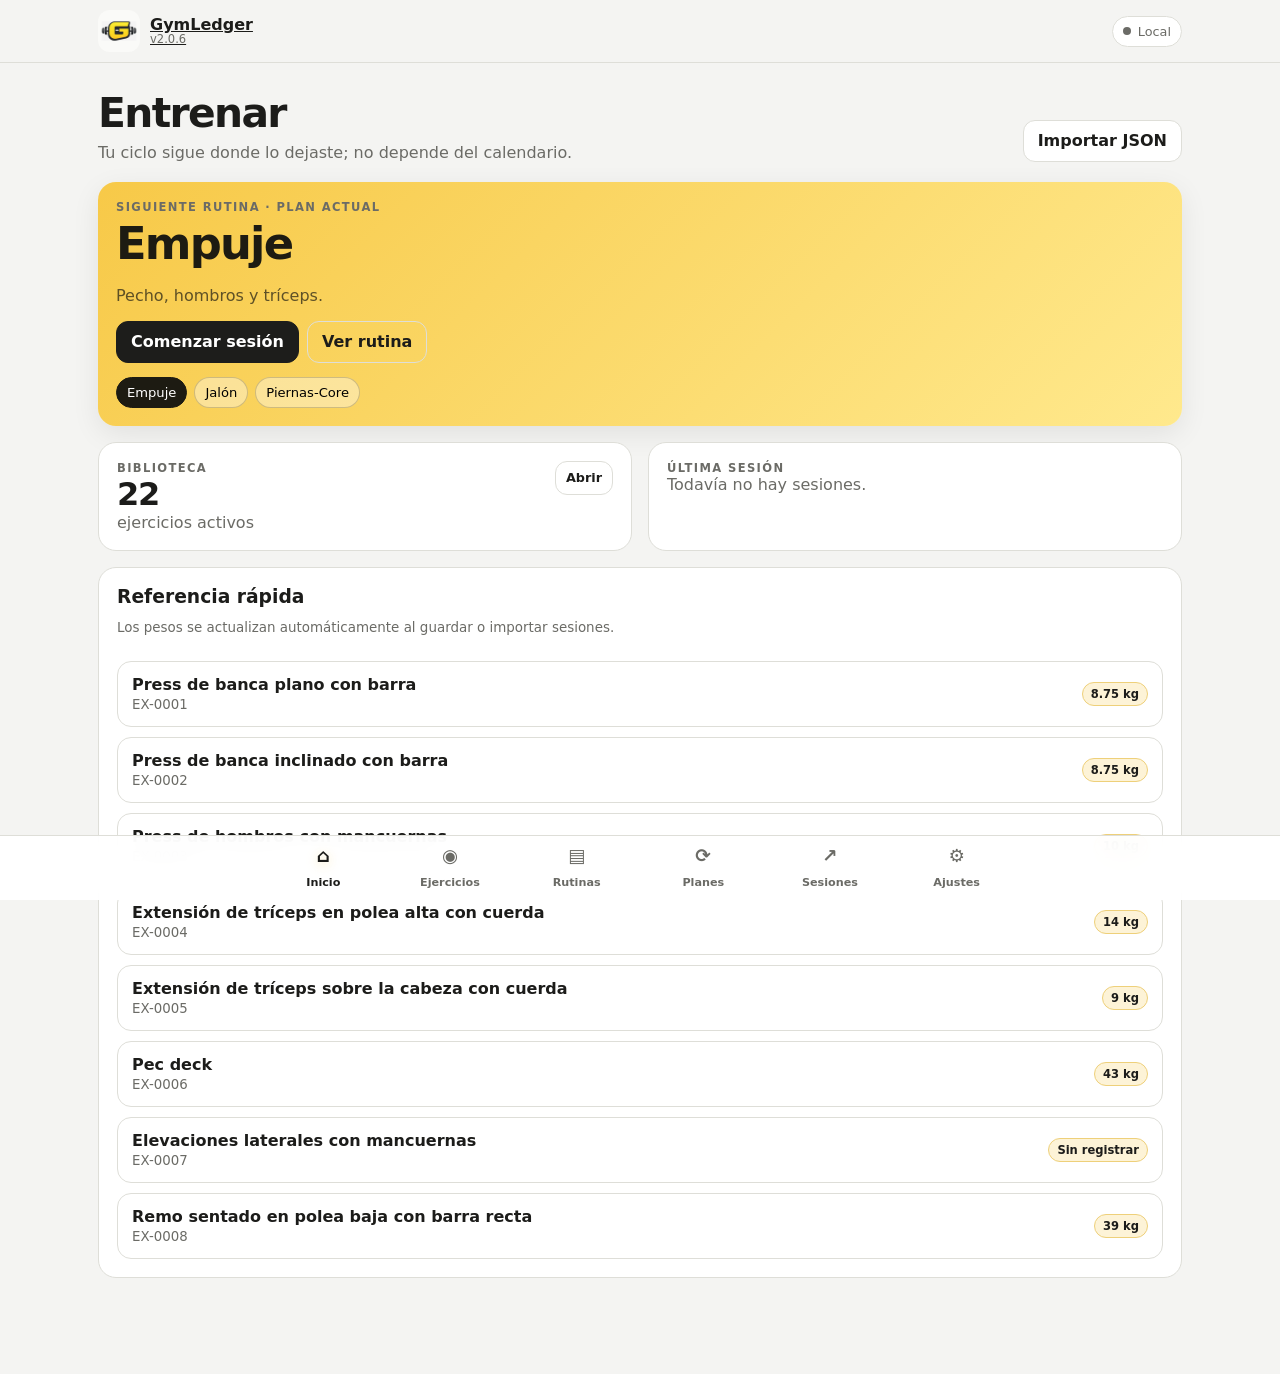
==== index.html @ bfc3c3f4 "Add files via upload" ====
<!doctype html>
<html lang="es">
<head>
  <meta charset="utf-8">
  <meta name="viewport" content="width=device-width,initial-scale=1,viewport-fit=cover">
  <meta name="theme-color" content="#f7c948">
  <meta name="color-scheme" content="light dark">
  <meta name="description" content="GymLedger: biblioteca de ejercicios, rutinas, planes e historial de entrenamiento sincronizado.">
  <title>GymLedger</title>
  <link rel="manifest" href="./manifest.webmanifest">
  <link rel="icon" href="./assets/icons/icon-192.png">
  <link rel="apple-touch-icon" href="./assets/icons/icon-180.png">
  <link rel="stylesheet" href="./css/styles.css?v=2.0.6">
</head>
<body>
  <div id="startup" class="startup-screen">
    <img src="./assets/icons/icon-192.png" alt="" width="84" height="84">
    <strong>GymLedger</strong>
    <span>Iniciando…</span>
  </div>
  <div id="app" hidden></div>
  <div id="toast-root" aria-live="polite" aria-atomic="true"></div>
  <script type="module" src="./js/app.js?v=2.0.6"></script>
</body>
</html>
---- css/styles.css ----
:root {
  --bg: #f4f4f2;
  --surface: #ffffff;
  --surface-2: #f8f8f6;
  --text: #1c1c1a;
  --muted: #6b6b66;
  --line: #deded8;
  --brand: #f7c948;
  --brand-strong: #d7a900;
  --brand-ink: #1d1b12;
  --danger: #b42318;
  --success: #19733f;
  --warning: #985e00;
  --shadow: 0 8px 28px rgba(0,0,0,.08);
  --radius: 18px;
  --radius-sm: 12px;
  --max: 1120px;
}

@media (prefers-color-scheme: dark) {
  :root:not([data-theme="light"]) {
    --bg:#111210; --surface:#191a17; --surface-2:#20211d; --text:#f4f4ef; --muted:#adada5; --line:#34352f;
    --brand:#f7c948; --brand-strong:#f0bd1d; --brand-ink:#17150d; --danger:#ff7f73; --success:#69d994; --warning:#f6b85c; --shadow:0 8px 28px rgba(0,0,0,.3);
  }
}
:root[data-theme="dark"] { --bg:#111210; --surface:#191a17; --surface-2:#20211d; --text:#f4f4ef; --muted:#adada5; --line:#34352f; --brand:#f7c948; --brand-strong:#f0bd1d; --brand-ink:#17150d; --danger:#ff7f73; --success:#69d994; --warning:#f6b85c; --shadow:0 8px 28px rgba(0,0,0,.3); }
:root[data-theme="light"] { --bg:#f4f4f2; --surface:#fff; --surface-2:#f8f8f6; --text:#1c1c1a; --muted:#6b6b66; --line:#deded8; }

* { box-sizing: border-box; }
html { min-height:100%; background:var(--bg); }
body { margin:0; min-height:100vh; font-family: Inter, ui-sans-serif, system-ui, -apple-system, BlinkMacSystemFont, "Segoe UI", sans-serif; background:var(--bg); color:var(--text); }
button,input,textarea,select { font:inherit; }
button { cursor:pointer; }
a { color:inherit; }
img { max-width:100%; }

.startup-screen { min-height:100vh; display:grid; place-items:center; align-content:center; gap:10px; color:var(--text); }
.startup-screen img { border-radius:20px; box-shadow:var(--shadow); }
.startup-screen strong { font-size:1.5rem; }
.startup-screen span { color:var(--muted); }

.app-shell { min-height:100vh; }
.topbar { position:sticky; top:0; z-index:20; backdrop-filter: blur(14px); background:color-mix(in srgb, var(--bg) 88%, transparent); border-bottom:1px solid var(--line); }
.topbar-inner { max-width:var(--max); margin:auto; padding:10px 18px; display:flex; align-items:center; gap:14px; }
.brand { display:flex; align-items:center; gap:10px; min-width:0; }
.brand img { width:42px; height:42px; border-radius:12px; }
.brand-text { display:grid; line-height:1.05; }
.brand-text strong { font-size:1rem; }
.brand-text small { color:var(--muted); font-size:.72rem; }
.topbar-actions { margin-left:auto; display:flex; align-items:center; gap:8px; }
.sync-pill { display:inline-flex; align-items:center; gap:7px; border:1px solid var(--line); border-radius:999px; padding:7px 10px; background:var(--surface); color:var(--muted); font-size:.8rem; }
.sync-dot { width:8px; height:8px; border-radius:50%; background:var(--muted); }
.sync-pill[data-state="synced"] .sync-dot { background:var(--success); }
.sync-pill[data-state="syncing"] .sync-dot { background:var(--brand-strong); animation:pulse 1s infinite; }
.sync-pill[data-state="error"] .sync-dot { background:var(--danger); }
.sync-pill[data-state="offline"] .sync-dot { background:var(--warning); }
@keyframes pulse { 50% { opacity:.35; } }

.main { max-width:var(--max); margin:0 auto; padding:26px 18px 96px; }
.page-head { display:flex; align-items:flex-end; justify-content:space-between; gap:16px; margin-bottom:20px; }
.page-head h1 { margin:0; font-size:clamp(1.7rem,5vw,2.55rem); letter-spacing:-.04em; }
.page-head p { margin:.35rem 0 0; color:var(--muted); max-width:48rem; }
.page-actions { display:flex; flex-wrap:wrap; gap:8px; }

.bottom-nav { position:fixed; bottom:0; left:0; right:0; z-index:30; border-top:1px solid var(--line); background:color-mix(in srgb, var(--surface) 94%, transparent); backdrop-filter: blur(16px); padding-bottom:env(safe-area-inset-bottom); }
.nav-inner { max-width:760px; margin:auto; display:grid; grid-template-columns:repeat(6,1fr); }
.nav-link { text-decoration:none; display:grid; place-items:center; gap:3px; min-height:64px; padding:7px 4px; color:var(--muted); font-size:.7rem; font-weight:650; }
.nav-link .ico { font-size:1.15rem; line-height:1; }
.nav-link.active { color:var(--text); }
.nav-link.active .ico { filter:drop-shadow(0 2px 6px rgba(247,201,72,.45)); }

.grid { display:grid; gap:16px; }
.grid.two { grid-template-columns:repeat(2,minmax(0,1fr)); }
.grid.three { grid-template-columns:repeat(3,minmax(0,1fr)); }
.card { background:var(--surface); border:1px solid var(--line); border-radius:var(--radius); padding:18px; box-shadow:var(--shadow); }
.card.flat { box-shadow:none; }
.card h2,.card h3 { margin-top:0; }
.card-head { display:flex; align-items:flex-start; justify-content:space-between; gap:12px; }
.card-head h2,.card-head h3 { margin:0; }
.muted { color:var(--muted); }
.small { font-size:.84rem; }
.kicker { text-transform:uppercase; letter-spacing:.12em; font-size:.72rem; color:var(--muted); font-weight:800; }
.big-number { font-size:2rem; font-weight:850; letter-spacing:-.04em; }

.hero-plan { background:linear-gradient(135deg,var(--brand),#ffe98d); color:var(--brand-ink); border:0; }
.hero-plan .muted { color:rgba(29,27,18,.7); }
.hero-plan h2 { font-size:clamp(1.7rem,6vw,2.8rem); margin:.2rem 0 .3rem; letter-spacing:-.04em; }
.cycle { display:flex; flex-wrap:wrap; gap:7px; margin:14px 0 0; }
.cycle-chip { border:1px solid rgba(0,0,0,.18); border-radius:999px; padding:7px 10px; font-size:.82rem; background:rgba(255,255,255,.38); }
.cycle-chip.current { background:var(--brand-ink); color:#fff; border-color:var(--brand-ink); }

.btn { border:1px solid var(--line); border-radius:12px; padding:10px 14px; background:var(--surface); color:var(--text); font-weight:750; display:inline-flex; align-items:center; justify-content:center; gap:8px; text-decoration:none; min-height:42px; }
.btn:hover { transform:translateY(-1px); }
.btn.primary { background:var(--brand); color:var(--brand-ink); border-color:var(--brand-strong); }
.btn.dark { background:#1d1d1b; color:#fff; border-color:#1d1d1b; }
.btn.danger { color:var(--danger); border-color:color-mix(in srgb,var(--danger) 35%,var(--line)); }
.btn.ghost { background:transparent; }
.btn.small { min-height:34px; padding:7px 10px; font-size:.8rem; }
.icon-btn { width:42px; height:42px; padding:0; border-radius:12px; }

.toolbar { display:flex; gap:10px; align-items:center; flex-wrap:wrap; margin-bottom:16px; }
.search { flex:1 1 260px; position:relative; }
.search input { width:100%; padding-left:38px; }
.search::before { content:'⌕'; position:absolute; left:13px; top:50%; transform:translateY(-50%); color:var(--muted); }

input,textarea,select { width:100%; border:1px solid var(--line); border-radius:11px; background:var(--surface-2); color:var(--text); padding:10px 11px; outline:none; }
input:focus,textarea:focus,select:focus { border-color:var(--brand-strong); box-shadow:0 0 0 3px color-mix(in srgb,var(--brand) 30%,transparent); }
textarea { min-height:94px; resize:vertical; }
label { display:grid; gap:6px; font-weight:700; font-size:.9rem; }
label small { font-weight:500; color:var(--muted); }
.form-grid { display:grid; grid-template-columns:repeat(2,minmax(0,1fr)); gap:14px; }
.form-section { margin:22px 0; }
.form-section h3 { margin:0 0 10px; }
.form-actions { display:flex; justify-content:flex-end; gap:9px; flex-wrap:wrap; margin-top:22px; }

.list { display:grid; gap:10px; }
.list-row { background:var(--surface); border:1px solid var(--line); border-radius:14px; padding:13px 14px; display:flex; align-items:center; gap:12px; }
.list-row:hover { border-color:color-mix(in srgb,var(--brand-strong) 50%,var(--line)); }
.list-main { min-width:0; flex:1; }
.list-main strong { display:block; overflow:hidden; text-overflow:ellipsis; white-space:nowrap; }
.list-main small { color:var(--muted); }
.row-actions { display:flex; gap:6px; flex-wrap:wrap; justify-content:flex-end; }
.badge { display:inline-flex; align-items:center; border-radius:999px; padding:4px 8px; font-size:.72rem; font-weight:800; background:var(--surface-2); border:1px solid var(--line); }
.badge.brand { background:color-mix(in srgb,var(--brand) 22%,var(--surface)); border-color:color-mix(in srgb,var(--brand) 65%,var(--line)); }
.badge.ok { color:var(--success); }
.badge.warn { color:var(--warning); }

.exercise-card { display:grid; grid-template-columns:86px 1fr; gap:14px; align-items:center; }
.exercise-image { width:86px; aspect-ratio:1; border:1px dashed var(--line); border-radius:14px; overflow:hidden; display:grid; place-items:center; background:var(--surface-2); color:var(--muted); }
.exercise-image img { width:100%; height:100%; object-fit:cover; }
.placeholder-person { font-size:2rem; }
.exercise-code { font-family:ui-monospace,SFMono-Regular,Menlo,monospace; font-size:.75rem; color:var(--muted); }
.muscle-tags { display:flex; flex-wrap:wrap; gap:6px; margin-top:8px; }
.muscle-tag { font-size:.72rem; border-radius:999px; padding:4px 7px; background:var(--surface-2); border:1px solid var(--line); }

.detail-layout { display:grid; grid-template-columns:minmax(220px,340px) 1fr; gap:20px; }
.detail-image { aspect-ratio:1; border-radius:20px; background:var(--surface-2); border:1px solid var(--line); display:grid; place-items:center; overflow:hidden; }
.detail-image img { width:100%; height:100%; object-fit:contain; }
.stat-strip { display:grid; grid-template-columns:repeat(3,minmax(0,1fr)); gap:10px; margin:14px 0; }
.stat { background:var(--surface-2); border:1px solid var(--line); border-radius:12px; padding:10px; }
.stat small { display:block; color:var(--muted); }
.stat strong { display:block; margin-top:3px; }

.drag-list { display:grid; gap:8px; }
.drag-item { display:grid; grid-template-columns:auto 1fr auto; align-items:center; gap:9px; border:1px solid var(--line); background:var(--surface-2); padding:10px; border-radius:12px; }
.drag-handle { color:var(--muted); font-size:1.1rem; }
.mini-fields { display:grid; grid-template-columns:70px 70px; gap:6px; }
.mini-fields input { padding:7px; }

.session-entry { display:grid; grid-template-columns:minmax(220px,1fr) minmax(178px,196px) 72px 72px; gap:10px; align-items:end; border-bottom:1px solid var(--line); padding:11px 0; }
.session-entry:last-child { border-bottom:0; }
.session-entry .entry-name small { display:block; color:var(--muted); }

.chart { width:100%; min-height:190px; background:var(--surface-2); border:1px solid var(--line); border-radius:14px; padding:10px; overflow:hidden; }
.chart svg { width:100%; height:180px; display:block; }
.chart .gridline { stroke:var(--line); stroke-width:1; }
.chart .line { fill:none; stroke:var(--brand-strong); stroke-width:3; }
.chart .dot { fill:var(--brand-strong); }

.empty { text-align:center; padding:36px 18px; color:var(--muted); border:1px dashed var(--line); border-radius:var(--radius); }
.divider { height:1px; background:var(--line); margin:18px 0; }
.notice { border:1px solid var(--line); background:var(--surface-2); padding:12px 14px; border-radius:12px; color:var(--muted); }
.notice.warn { border-color:color-mix(in srgb,var(--warning) 45%,var(--line)); color:var(--warning); }
.notice.danger { border-color:color-mix(in srgb,var(--danger) 45%,var(--line)); color:var(--danger); }

.modal-backdrop { position:fixed; inset:0; z-index:80; display:grid; place-items:center; background:rgba(0,0,0,.55); padding:16px; }
.modal { width:min(680px,100%); max-height:min(86vh,820px); overflow:auto; background:var(--surface); color:var(--text); border-radius:20px; border:1px solid var(--line); box-shadow:0 24px 80px rgba(0,0,0,.32); padding:20px; }
.modal h2 { margin-top:0; }

#toast-root { position:fixed; top:70px; right:14px; z-index:100; display:grid; gap:8px; max-width:min(380px,calc(100vw - 28px)); }
.toast { background:#1c1c1a; color:#fff; padding:11px 14px; border-radius:12px; box-shadow:0 10px 30px rgba(0,0,0,.2); animation:toast-in .18s ease-out; }
.toast.error { background:#7f1d1d; }
.toast.ok { background:#14532d; }
@keyframes toast-in { from { transform:translateY(-8px); opacity:0; } }

@media (max-width:820px) {
  .grid.two,.grid.three,.detail-layout { grid-template-columns:1fr; }
  .form-grid { grid-template-columns:1fr; }
  .page-head { align-items:flex-start; flex-direction:column; }
  .stat-strip { grid-template-columns:1fr; }
}
@media (max-width:620px) {
  .main { padding:18px 12px 92px; }
  .topbar-inner { padding:8px 12px; }
  .brand-text small { display:none; }
  .sync-pill span:last-child { display:none; }
  .nav-link { font-size:.62rem; }
  .nav-link .ico { font-size:1.05rem; }
  .session-entry { grid-template-columns:repeat(2,minmax(0,1fr)); gap:10px; }
  .session-entry .entry-name { grid-column:1 / -1; }
  .session-entry .load-field { grid-column:1 / -1; }
  .session-entry .sets,.session-entry .reps { grid-row:auto; }
  .exercise-card { grid-template-columns:70px 1fr; }
  .exercise-image { width:70px; }
  .row-actions { width:100%; justify-content:flex-start; }
  .list-row { flex-wrap:wrap; }
}

/* 2.0.2 · edición guiada de ejercicios */
.guided-panel { margin-bottom:22px; padding:16px; border:1px solid var(--line); border-radius:14px; background:var(--surface-2); }
.guided-panel h2 { margin:0; }
.catalog-picker { margin-top:12px; }
.form-actions.compact { margin-top:10px; align-items:center; }
.selector-section { padding:14px; border:1px solid var(--line); border-radius:14px; background:var(--surface-2); }
.picker-row { display:grid; grid-template-columns:minmax(150px,1fr) minmax(180px,1.4fr) auto; gap:8px; align-items:end; }
.selector-section .picker-row:has(#equipment-choice) { grid-template-columns:minmax(220px,1fr) auto; }
.selection-summary { margin-top:10px; background:var(--surface); }
.selection-chips { display:flex; flex-wrap:wrap; gap:7px; margin-top:9px; }
.selection-chip { border:1px solid var(--line); border-radius:999px; background:var(--surface); color:var(--text); padding:6px 9px; cursor:pointer; }
.selection-chip:hover { border-color:var(--danger); }
.selection-chip span { color:var(--muted); margin-left:3px; }
.custom-add { margin-top:10px; }
.custom-add summary { cursor:pointer; color:var(--muted); }
.custom-add .picker-row { grid-template-columns:1fr auto; margin-top:8px; }
.weight-panel { padding:16px; border:1px solid var(--line); border-radius:14px; background:var(--surface-2); }
.weight-picker { display:grid; gap:12px; margin-top:12px; }
.digit-group { display:grid; grid-template-columns:repeat(5,minmax(82px,1fr)); gap:8px; }
.weight-readout { padding:12px 14px; border-radius:12px; background:var(--surface); border:1px solid var(--line); font-size:1.05rem; }
.inline-check { display:flex; gap:7px; align-items:center; width:auto; color:var(--muted); }
.inline-check input { width:auto; }
.soft-disabled { opacity:.58; }

@media (max-width:700px) {
  .picker-row,.selector-section .picker-row:has(#equipment-choice) { grid-template-columns:1fr; }
  .digit-group { grid-template-columns:repeat(2,minmax(100px,1fr)); }
}
.load-with-unit { display:grid; grid-template-columns:minmax(96px,1fr) 64px; gap:8px; }
.load-with-unit .entry-load { min-width:0; font-variant-numeric:tabular-nums; }
.load-with-unit.single { grid-template-columns:1fr; }
.load-with-unit select { padding-left:7px; padding-right:7px; }

/* 2.0.6 · aviso de actualización y carga más legible */
.update-banner {
  position:sticky; top:63px; z-index:19; max-width:var(--max); margin:10px auto 0; padding:0 18px;
}
.update-banner-inner {
  display:flex; align-items:center; justify-content:space-between; gap:12px; padding:10px 12px;
  border:1px solid color-mix(in srgb,var(--brand-strong) 58%,var(--line)); border-radius:14px;
  background:color-mix(in srgb,var(--brand) 18%,var(--surface)); box-shadow:var(--shadow);
}
.update-banner-copy { min-width:0; display:grid; gap:2px; }
.update-banner-copy strong { font-size:.92rem; }
.update-banner-copy span { color:var(--muted); font-size:.78rem; }
@media (max-width:620px) {
  .update-banner { top:59px; padding:0 12px; }
  .update-banner-inner { align-items:flex-start; flex-direction:column; }
  .update-banner-inner .btn { width:100%; }
}
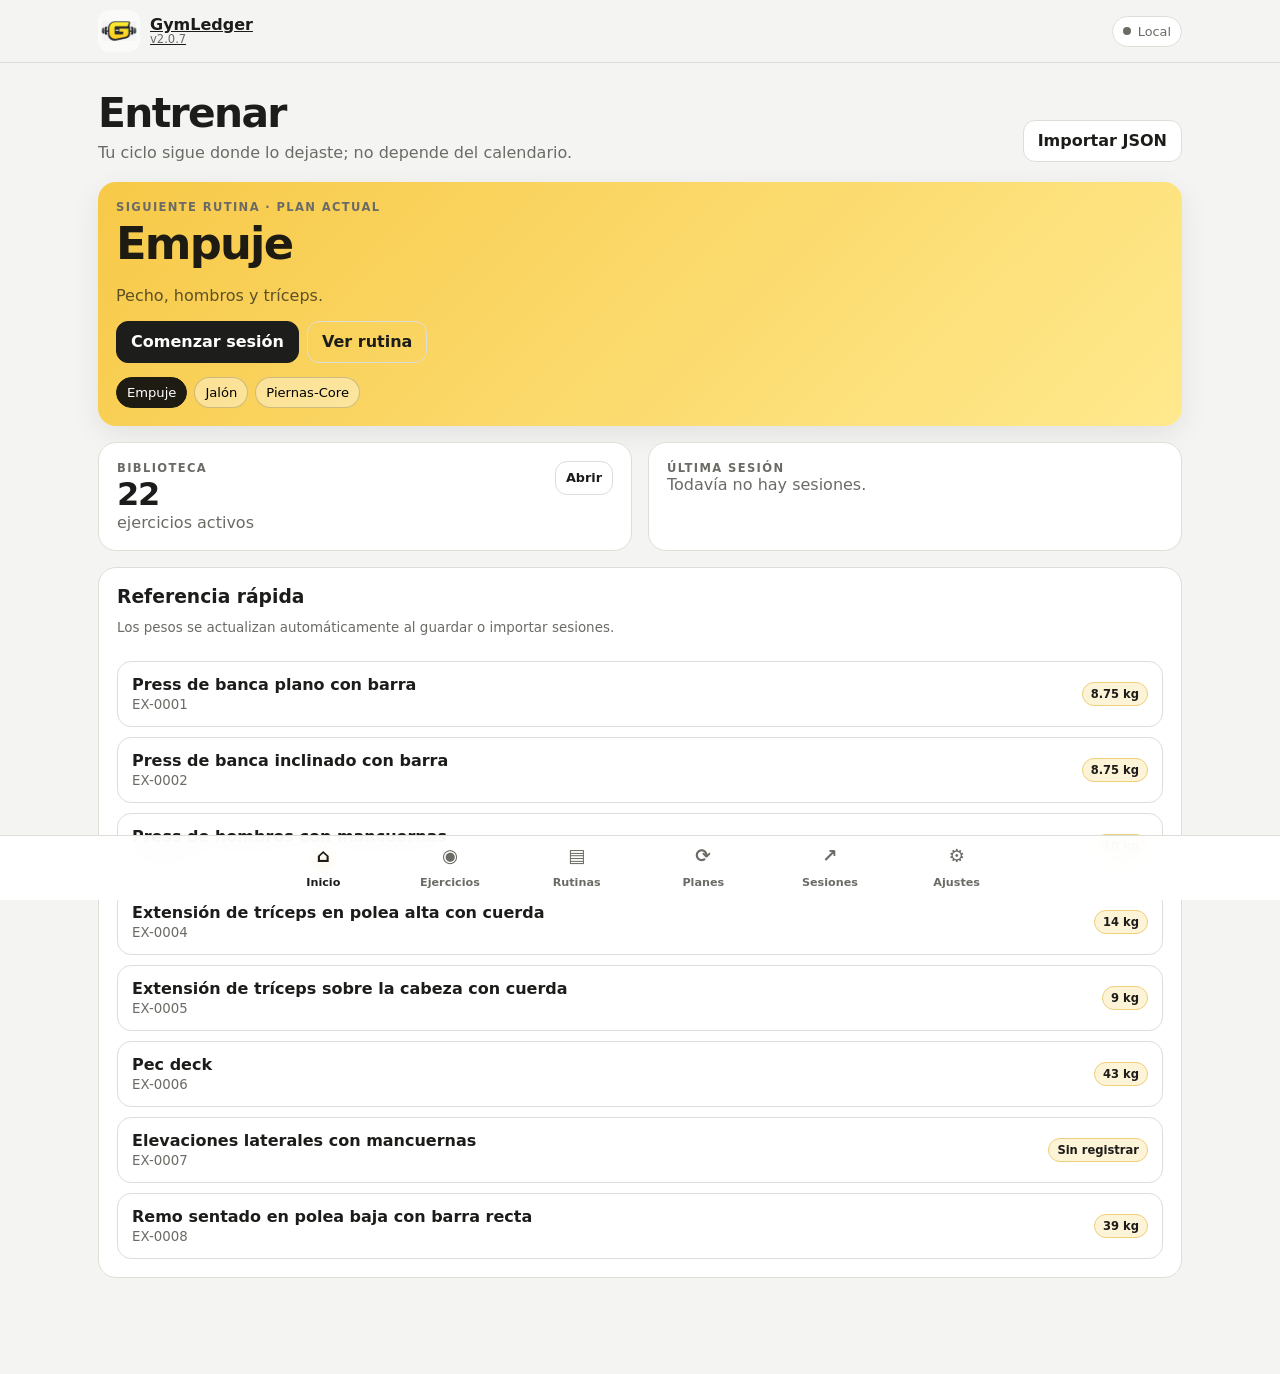
==== commit 2b7da542: "Add files via upload" ====
--- a/index.html
+++ b/index.html
@@ -10,7 +10,7 @@
   <link rel="manifest" href="./manifest.webmanifest">
   <link rel="icon" href="./assets/icons/icon-192.png">
   <link rel="apple-touch-icon" href="./assets/icons/icon-180.png">
-  <link rel="stylesheet" href="./css/styles.css?v=2.0.6">
+  <link rel="stylesheet" href="./css/styles.css?v=2.0.7">
 </head>
 <body>
   <div id="startup" class="startup-screen">
@@ -20,6 +20,6 @@
   </div>
   <div id="app" hidden></div>
   <div id="toast-root" aria-live="polite" aria-atomic="true"></div>
-  <script type="module" src="./js/app.js?v=2.0.6"></script>
+  <script type="module" src="./js/app.js?v=2.0.7"></script>
 </body>
 </html>
--- a/css/styles.css
+++ b/css/styles.css
@@ -246,3 +246,16 @@
   .update-banner-inner { align-items:flex-start; flex-direction:column; }
   .update-banner-inner .btn { width:100%; }
 }
+
+/* 2.0.7 · imagen del ejercicio dentro de una sesión activa */
+.entry-title-row { display:flex; align-items:center; justify-content:space-between; gap:10px; }
+.entry-title-row strong { min-width:0; }
+.entry-image-button { flex:0 0 auto; white-space:nowrap; }
+.entry-image-missing { flex:0 0 auto; opacity:.7; }
+.session-image-preview { display:grid; place-items:center; min-height:180px; background:var(--surface-2); border:1px solid var(--line); border-radius:14px; overflow:hidden; }
+.session-image-preview img { display:block; max-width:100%; width:100%; height:auto; max-height:68vh; object-fit:contain; }
+@media (max-width:620px) {
+  .entry-title-row { align-items:flex-start; }
+  .entry-image-button { min-height:34px; }
+  .session-image-preview img { max-height:72vh; }
+}
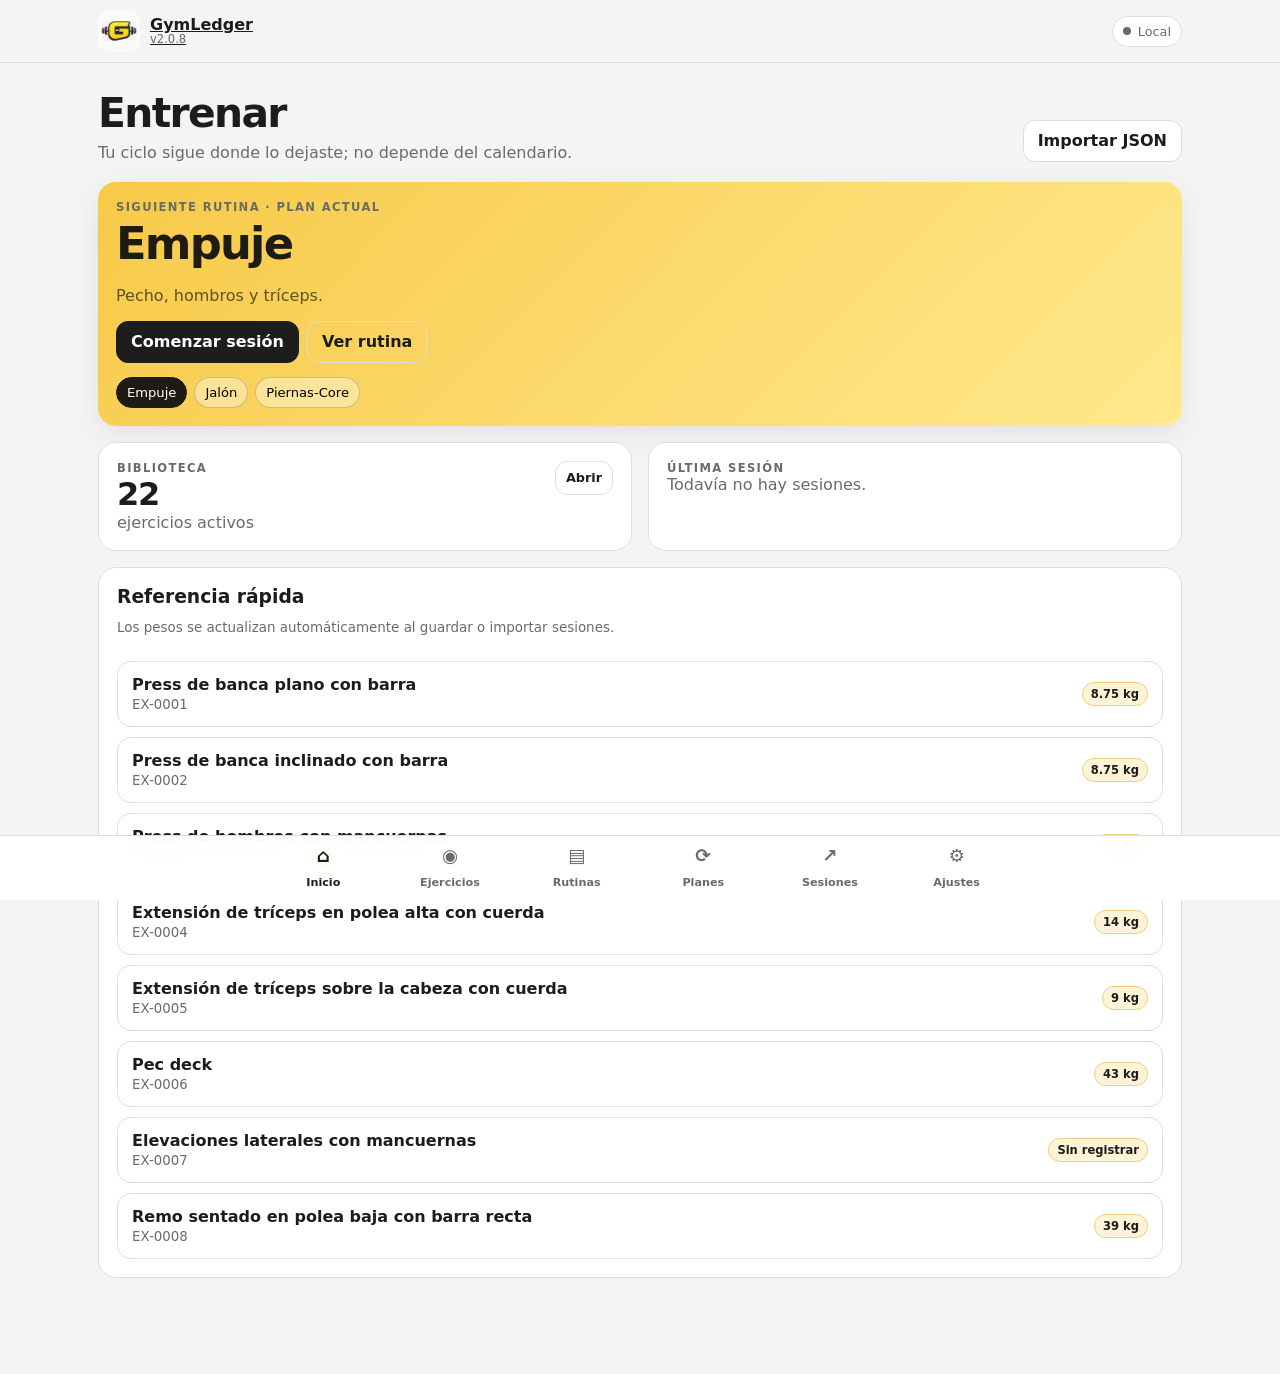
==== commit 49483251: "Add files via upload" ====
--- a/index.html
+++ b/index.html
@@ -10,7 +10,7 @@
   <link rel="manifest" href="./manifest.webmanifest">
   <link rel="icon" href="./assets/icons/icon-192.png">
   <link rel="apple-touch-icon" href="./assets/icons/icon-180.png">
-  <link rel="stylesheet" href="./css/styles.css?v=2.0.7">
+  <link rel="stylesheet" href="./css/styles.css?v=2.0.8">
 </head>
 <body>
   <div id="startup" class="startup-screen">
@@ -20,6 +20,6 @@
   </div>
   <div id="app" hidden></div>
   <div id="toast-root" aria-live="polite" aria-atomic="true"></div>
-  <script type="module" src="./js/app.js?v=2.0.7"></script>
+  <script type="module" src="./js/app.js?v=2.0.8"></script>
 </body>
 </html>
--- a/css/styles.css
+++ b/css/styles.css
@@ -259,3 +259,43 @@
   .entry-image-button { min-height:34px; }
   .session-image-preview img { max-height:72vh; }
 }
+
+/* 2.0.8 · borrador persistente, protección de salida y checklist de sesión */
+.active-session-card {
+  border-color:color-mix(in srgb,var(--success) 38%,var(--line));
+  background:color-mix(in srgb,var(--success) 7%,var(--surface));
+}
+.active-session-status {
+  display:flex; align-items:center; justify-content:space-between; gap:12px; flex-wrap:wrap;
+  margin-bottom:16px; padding:11px 12px; border:1px solid color-mix(in srgb,var(--success) 34%,var(--line));
+  border-radius:12px; background:color-mix(in srgb,var(--success) 7%,var(--surface-2));
+}
+.active-session-status > div { display:flex; align-items:center; gap:9px; flex-wrap:wrap; }
+.session-section-head { display:flex; align-items:baseline; justify-content:space-between; gap:12px; flex-wrap:wrap; }
+.session-entry {
+  border-radius:12px; padding-left:8px; padding-right:8px;
+  transition:background .16s ease,border-color .16s ease,box-shadow .16s ease;
+}
+.session-entry.completed {
+  background:color-mix(in srgb,var(--success) 9%,var(--surface));
+  box-shadow:inset 3px 0 0 color-mix(in srgb,var(--success) 78%,transparent);
+}
+.entry-title-with-check { display:flex; align-items:center; gap:9px; min-width:0; }
+.entry-title-with-check strong { min-width:0; }
+.entry-complete-toggle {
+  display:inline-flex; align-items:center; gap:5px; flex:0 0 auto; min-height:34px;
+  border:1px solid var(--line); border-radius:999px; padding:5px 9px;
+  background:var(--surface-2); color:var(--muted); font-weight:800; font-size:.76rem;
+}
+.entry-complete-toggle.completed {
+  border-color:color-mix(in srgb,var(--success) 58%,var(--line));
+  background:color-mix(in srgb,var(--success) 12%,var(--surface)); color:var(--success);
+}
+.entry-complete-toggle .check-icon { font-size:1rem; line-height:1; }
+@media (max-width:620px) {
+  .active-session-status { align-items:flex-start; }
+  .active-session-status > strong { width:100%; }
+  .entry-title-row { flex-wrap:wrap; }
+  .entry-title-with-check { width:100%; align-items:flex-start; }
+  .entry-complete-toggle { min-width:88px; justify-content:center; }
+}
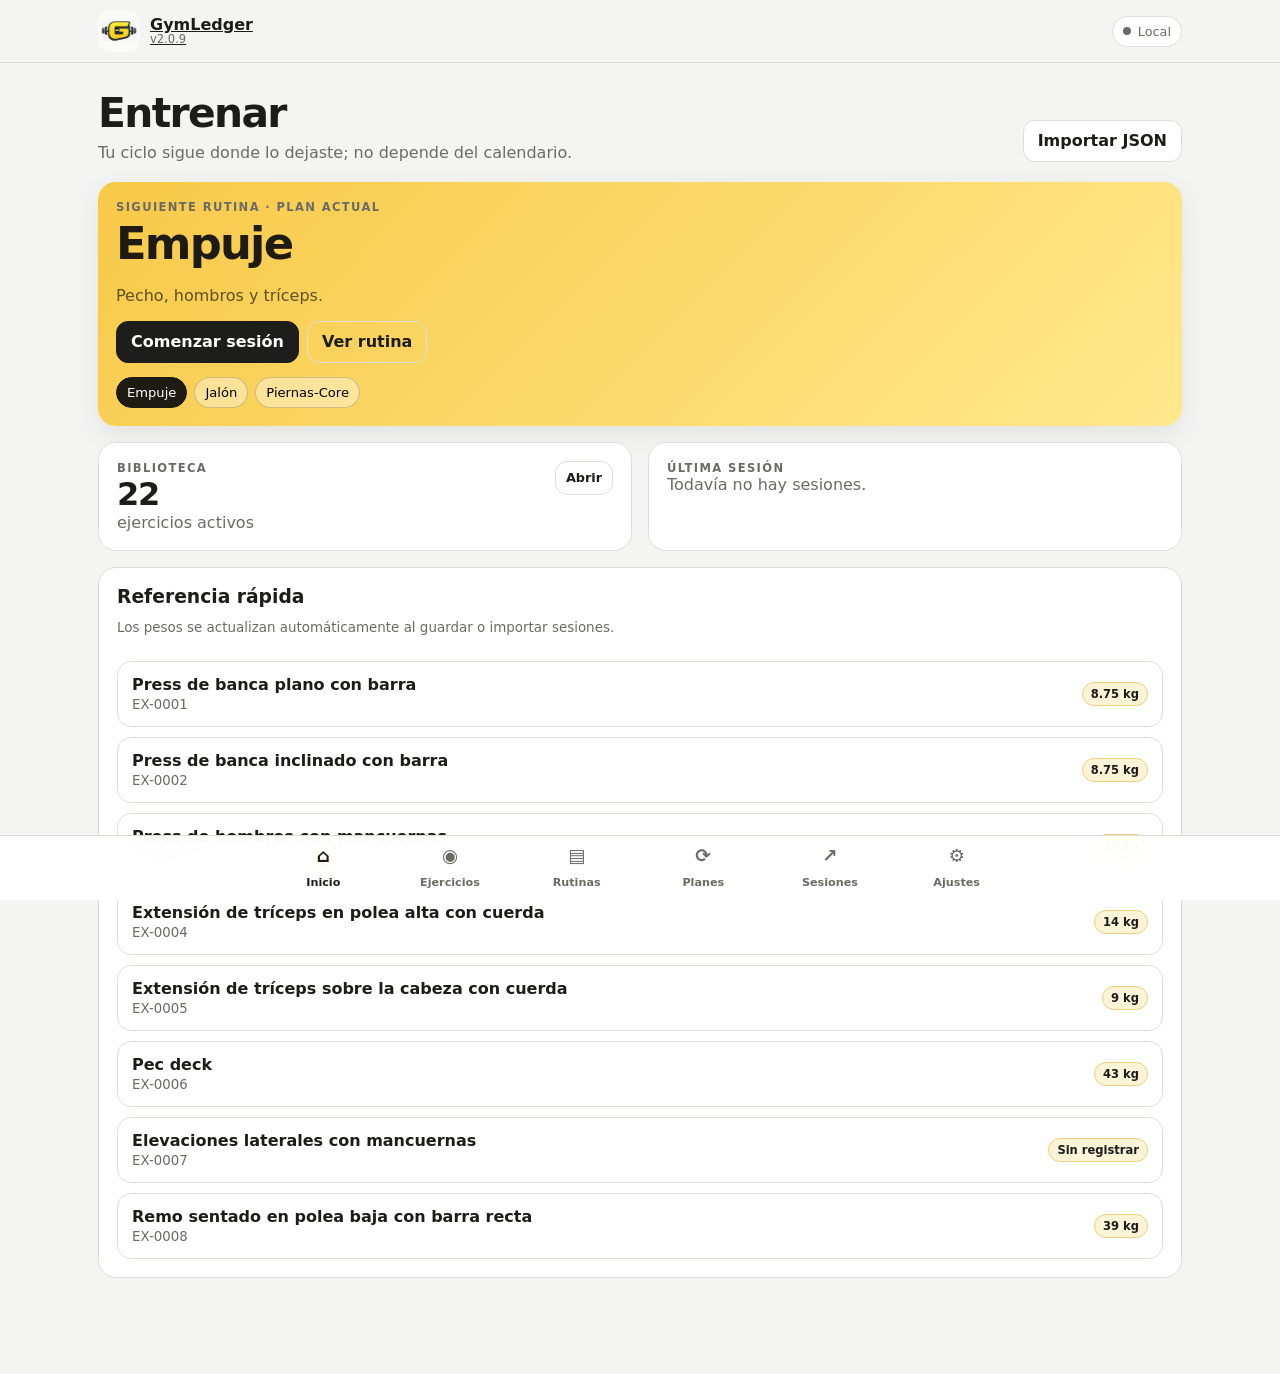
==== commit 87c09e5d: "Add files via upload" ====
--- a/index.html
+++ b/index.html
@@ -10,7 +10,8 @@
   <link rel="manifest" href="./manifest.webmanifest">
   <link rel="icon" href="./assets/icons/icon-192.png">
   <link rel="apple-touch-icon" href="./assets/icons/icon-180.png">
-  <link rel="stylesheet" href="./css/styles.css?v=2.0.8">
+  <link rel="stylesheet" href="./css/styles.css?v=2.0.9">
+  <link rel="stylesheet" href="./css/session-2.0.9.css?v=2.0.9">
 </head>
 <body>
   <div id="startup" class="startup-screen">
@@ -20,6 +21,6 @@
   </div>
   <div id="app" hidden></div>
   <div id="toast-root" aria-live="polite" aria-atomic="true"></div>
-  <script type="module" src="./js/app.js?v=2.0.8"></script>
+  <script type="module" src="./js/app.js?v=2.0.9"></script>
 </body>
 </html>
--- a/css/session-2.0.9.css
+++ b/css/session-2.0.9.css
@@ -0,0 +1,266 @@
+/* GymLedger 2.0.9 · flujo de series, descanso y legibilidad móvil */
+
+.entry-title-block {
+  display:grid;
+  gap:4px;
+  min-width:0;
+}
+
+.exercise-index {
+  display:inline-flex;
+  width:max-content;
+  align-items:center;
+  border-radius:999px;
+  padding:3px 7px;
+  border:1px solid var(--line);
+  background:var(--surface-2);
+  color:var(--muted);
+  font-size:.68rem;
+  font-weight:850;
+  letter-spacing:.04em;
+  text-transform:uppercase;
+}
+
+.set-tracker {
+  grid-column:1 / -1;
+  display:grid;
+  gap:8px;
+  padding:10px;
+  border:1px solid var(--line);
+  border-radius:12px;
+  background:var(--surface-2);
+}
+
+.set-tracker-head {
+  display:flex;
+  align-items:center;
+  justify-content:space-between;
+  gap:10px;
+  font-size:.84rem;
+}
+
+.set-tracker-head span {
+  color:var(--muted);
+  font-weight:800;
+  font-variant-numeric:tabular-nums;
+}
+
+.set-chips {
+  display:flex;
+  flex-wrap:wrap;
+  gap:8px;
+}
+
+.set-chip {
+  min-width:64px;
+  min-height:48px;
+  display:grid;
+  place-items:center;
+  gap:1px;
+  border:1px solid var(--line);
+  border-radius:12px;
+  background:var(--surface);
+  color:var(--text);
+  font-weight:850;
+}
+
+.set-chip span {
+  font-size:1.02rem;
+  line-height:1;
+}
+
+.set-chip small {
+  color:var(--muted);
+  font-size:.65rem;
+  font-weight:700;
+}
+
+.set-chip.next {
+  border-color:color-mix(in srgb,var(--brand-strong) 70%,var(--line));
+  box-shadow:0 0 0 2px color-mix(in srgb,var(--brand) 18%,transparent);
+}
+
+.set-chip.done {
+  border-color:color-mix(in srgb,var(--success) 56%,var(--line));
+  background:color-mix(in srgb,var(--success) 11%,var(--surface));
+  color:var(--success);
+}
+
+.set-chip.done small {
+  color:color-mix(in srgb,var(--success) 78%,var(--muted));
+}
+
+.set-chip:disabled {
+  cursor:default;
+  opacity:.45;
+}
+
+.session-entry.in-progress {
+  box-shadow:inset 3px 0 0 color-mix(in srgb,var(--brand-strong) 72%,transparent);
+}
+
+.rest-workflow {
+  display:grid;
+  gap:10px;
+  margin-bottom:16px;
+}
+
+.rest-duration-control,
+.rest-timer-panel {
+  display:flex;
+  align-items:center;
+  justify-content:space-between;
+  gap:14px;
+  padding:11px 12px;
+  border:1px solid var(--line);
+  border-radius:12px;
+  background:var(--surface-2);
+}
+
+.rest-duration-control > div:first-child {
+  display:grid;
+  gap:2px;
+}
+
+.rest-duration-fields {
+  display:grid;
+  grid-template-columns:66px auto 66px;
+  gap:6px;
+  align-items:end;
+  flex:0 0 auto;
+}
+
+.rest-duration-fields label {
+  gap:3px;
+}
+
+.rest-duration-fields label small {
+  text-align:center;
+}
+
+.rest-duration-fields input {
+  text-align:center;
+  font-variant-numeric:tabular-nums;
+}
+
+.rest-duration-fields > span {
+  align-self:center;
+  font-weight:900;
+  padding-top:18px;
+}
+
+.rest-timer-panel {
+  border-color:color-mix(in srgb,var(--brand-strong) 58%,var(--line));
+  background:color-mix(in srgb,var(--brand) 14%,var(--surface));
+}
+
+.rest-timer-panel > div {
+  display:grid;
+  gap:2px;
+}
+
+.rest-timer-value {
+  font-size:1.9rem;
+  line-height:1;
+  font-variant-numeric:tabular-nums;
+  letter-spacing:-.04em;
+}
+
+.rest-timer-panel small {
+  color:var(--muted);
+}
+
+@media (max-width:620px) {
+  #session-entries {
+    display:grid;
+    gap:18px;
+  }
+
+  .session-entry,
+  .session-entry:last-child {
+    grid-template-columns:minmax(0,1fr) minmax(0,1fr);
+    gap:12px;
+    align-items:end;
+    margin:0;
+    padding:14px;
+    border:1px solid color-mix(in srgb,var(--line) 90%,var(--text));
+    border-radius:16px;
+    background:var(--surface);
+    box-shadow:0 4px 14px rgba(0,0,0,.07);
+  }
+
+  .session-entry .entry-name,
+  .session-entry .load-field,
+  .session-entry .set-tracker {
+    grid-column:1 / -1;
+  }
+
+  .session-entry .sets,
+  .session-entry .reps {
+    grid-column:auto;
+  }
+
+  .session-entry.in-progress {
+    border-color:color-mix(in srgb,var(--brand-strong) 42%,var(--line));
+    box-shadow:inset 4px 0 0 color-mix(in srgb,var(--brand-strong) 78%,transparent),0 4px 14px rgba(0,0,0,.07);
+  }
+
+  .session-entry.completed {
+    border-color:color-mix(in srgb,var(--success) 54%,var(--line));
+    background:color-mix(in srgb,var(--success) 10%,var(--surface));
+    box-shadow:inset 4px 0 0 color-mix(in srgb,var(--success) 86%,transparent),0 4px 14px rgba(0,0,0,.07);
+  }
+
+  .entry-title-row {
+    gap:12px;
+  }
+
+  .entry-title-block strong {
+    font-size:1.02rem;
+    line-height:1.25;
+  }
+
+  .exercise-index {
+    border-color:color-mix(in srgb,var(--line) 82%,var(--text));
+  }
+
+  .set-tracker {
+    padding:11px;
+    background:color-mix(in srgb,var(--surface-2) 88%,var(--surface));
+  }
+
+  .set-chips {
+    display:grid;
+    grid-template-columns:repeat(auto-fit,minmax(64px,1fr));
+  }
+
+  .set-chip {
+    width:100%;
+    min-height:54px;
+  }
+
+  .rest-duration-control {
+    align-items:flex-start;
+    flex-direction:column;
+  }
+
+  .rest-duration-fields {
+    width:100%;
+    grid-template-columns:1fr auto 1fr;
+  }
+
+  .rest-timer-panel {
+    position:sticky;
+    top:72px;
+    z-index:18;
+    box-shadow:var(--shadow);
+  }
+
+  .rest-timer-panel .btn {
+    min-width:86px;
+  }
+
+  .session-section-head {
+    margin-bottom:10px;
+  }
+}
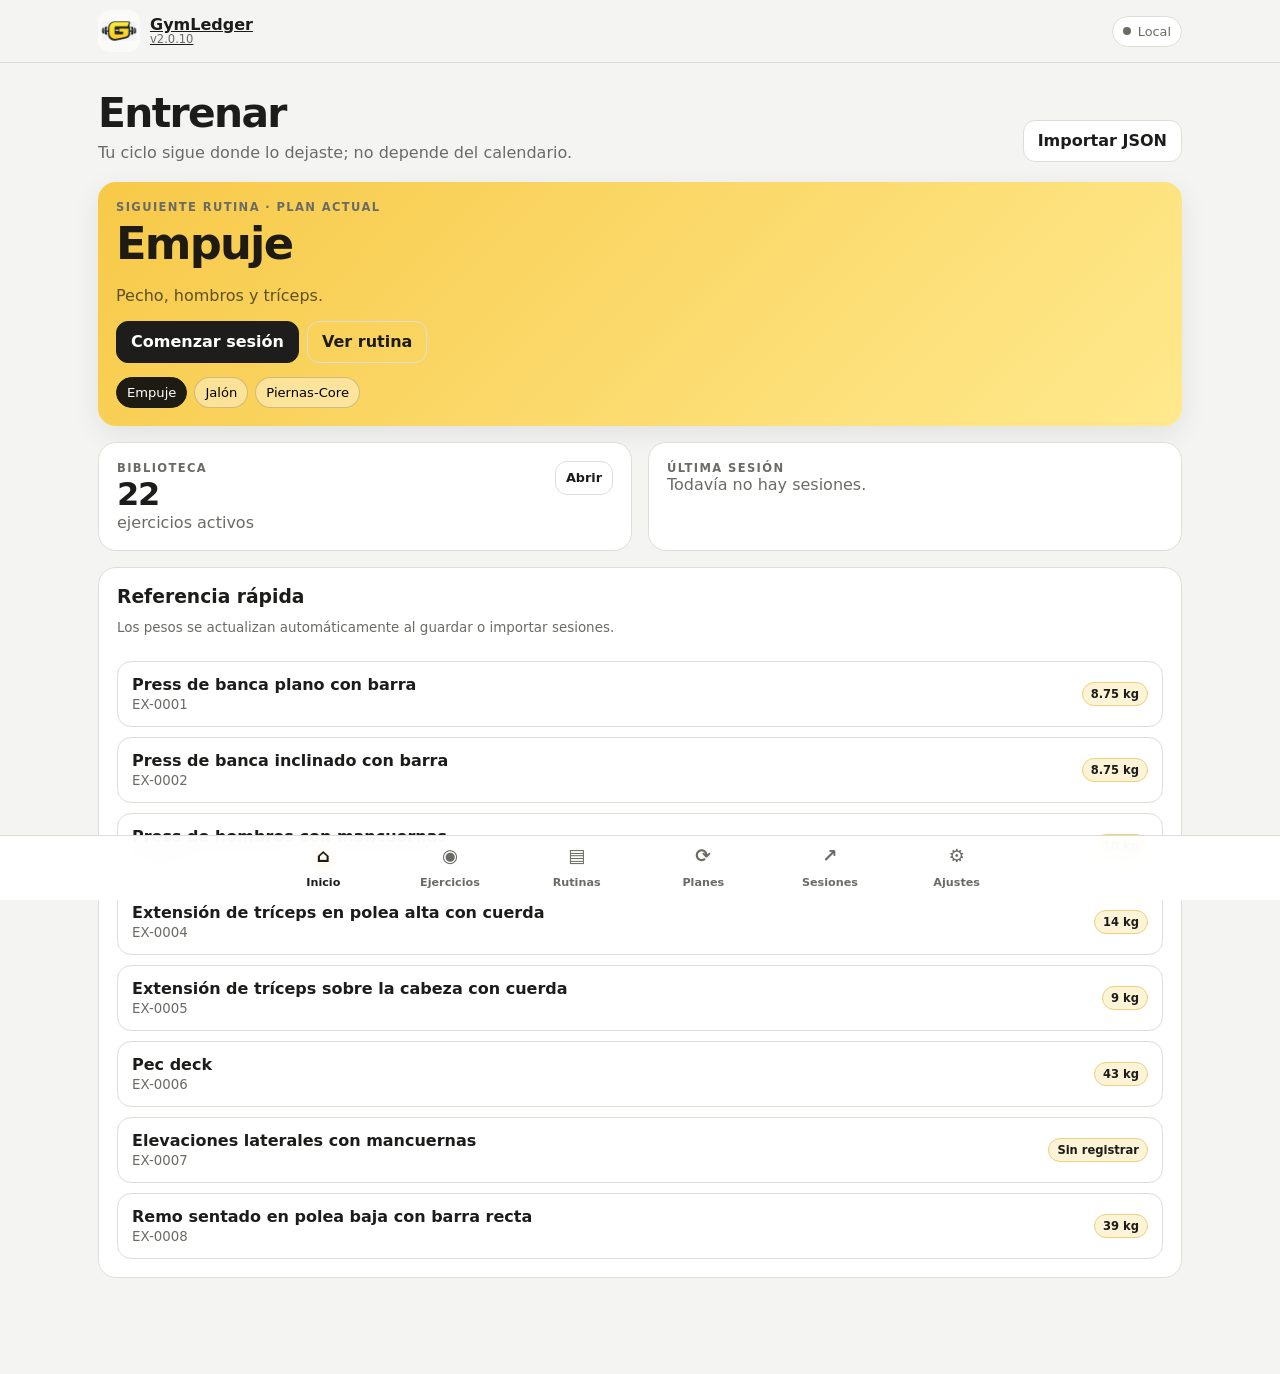
==== commit 5d2f4683: "Add files via upload" ====
--- a/index.html
+++ b/index.html
@@ -10,8 +10,8 @@
   <link rel="manifest" href="./manifest.webmanifest">
   <link rel="icon" href="./assets/icons/icon-192.png">
   <link rel="apple-touch-icon" href="./assets/icons/icon-180.png">
-  <link rel="stylesheet" href="./css/styles.css?v=2.0.9">
-  <link rel="stylesheet" href="./css/session-2.0.9.css?v=2.0.9">
+  <link rel="stylesheet" href="./css/styles.css?v=2.0.10">
+  <link rel="stylesheet" href="./css/session-2.0.10.css?v=2.0.10">
 </head>
 <body>
   <div id="startup" class="startup-screen">
@@ -21,6 +21,6 @@
   </div>
   <div id="app" hidden></div>
   <div id="toast-root" aria-live="polite" aria-atomic="true"></div>
-  <script type="module" src="./js/app.js?v=2.0.9"></script>
+  <script type="module" src="./js/app.js?v=2.0.10"></script>
 </body>
 </html>
--- a/css/session-2.0.10.css
+++ b/css/session-2.0.10.css
@@ -0,0 +1,332 @@
+/* GymLedger 2.0.10 · flujo de series, descanso, barra flotante y legibilidad móvil */
+
+.entry-title-block {
+  display:grid;
+  gap:4px;
+  min-width:0;
+}
+
+.exercise-index {
+  display:inline-flex;
+  width:max-content;
+  align-items:center;
+  border-radius:999px;
+  padding:3px 7px;
+  border:1px solid var(--line);
+  background:var(--surface-2);
+  color:var(--muted);
+  font-size:.68rem;
+  font-weight:850;
+  letter-spacing:.04em;
+  text-transform:uppercase;
+}
+
+.set-tracker {
+  grid-column:1 / -1;
+  display:grid;
+  gap:8px;
+  padding:10px;
+  border:1px solid var(--line);
+  border-radius:12px;
+  background:var(--surface-2);
+}
+
+.set-tracker-head {
+  display:flex;
+  align-items:center;
+  justify-content:space-between;
+  gap:10px;
+  font-size:.84rem;
+}
+
+.set-tracker-head span {
+  color:var(--muted);
+  font-weight:800;
+  font-variant-numeric:tabular-nums;
+}
+
+.set-chips {
+  display:flex;
+  flex-wrap:wrap;
+  gap:8px;
+}
+
+.set-chip {
+  min-width:64px;
+  min-height:48px;
+  display:grid;
+  place-items:center;
+  gap:1px;
+  border:1px solid var(--line);
+  border-radius:12px;
+  background:var(--surface);
+  color:var(--text);
+  font-weight:850;
+}
+
+.set-chip span {
+  font-size:1.02rem;
+  line-height:1;
+}
+
+.set-chip small {
+  color:var(--muted);
+  font-size:.65rem;
+  font-weight:700;
+}
+
+.set-chip.next {
+  border-color:color-mix(in srgb,var(--brand-strong) 70%,var(--line));
+  box-shadow:0 0 0 2px color-mix(in srgb,var(--brand) 18%,transparent);
+}
+
+.set-chip.done {
+  border-color:color-mix(in srgb,var(--success) 56%,var(--line));
+  background:color-mix(in srgb,var(--success) 11%,var(--surface));
+  color:var(--success);
+}
+
+.set-chip.done small {
+  color:color-mix(in srgb,var(--success) 78%,var(--muted));
+}
+
+.set-chip:disabled {
+  cursor:default;
+  opacity:.45;
+}
+
+.session-entry.in-progress {
+  box-shadow:inset 3px 0 0 color-mix(in srgb,var(--brand-strong) 72%,transparent);
+}
+
+.rest-workflow {
+  display:grid;
+  gap:10px;
+  margin-bottom:16px;
+}
+
+.rest-duration-control,
+.rest-timer-panel {
+  display:flex;
+  align-items:center;
+  justify-content:space-between;
+  gap:14px;
+  padding:11px 12px;
+  border:1px solid var(--line);
+  border-radius:12px;
+  background:var(--surface-2);
+}
+
+.rest-duration-control > div:first-child {
+  display:grid;
+  gap:2px;
+}
+
+.rest-duration-fields {
+  display:grid;
+  grid-template-columns:66px auto 66px;
+  gap:6px;
+  align-items:end;
+  flex:0 0 auto;
+}
+
+.rest-duration-fields label {
+  gap:3px;
+}
+
+.rest-duration-fields label small {
+  text-align:center;
+}
+
+.rest-duration-fields input {
+  text-align:center;
+  font-variant-numeric:tabular-nums;
+}
+
+.rest-duration-fields > span {
+  align-self:center;
+  font-weight:900;
+  padding-top:18px;
+}
+
+.rest-timer-panel {
+  border-color:color-mix(in srgb,var(--brand-strong) 58%,var(--line));
+  background:color-mix(in srgb,var(--brand) 14%,var(--surface));
+}
+
+.rest-timer-panel > div {
+  display:grid;
+  gap:2px;
+}
+
+.rest-timer-value {
+  font-size:1.9rem;
+  line-height:1;
+  font-variant-numeric:tabular-nums;
+  letter-spacing:-.04em;
+}
+
+.rest-timer-panel small {
+  color:var(--muted);
+}
+
+/* Barra de estado persistente durante la sesión activa */
+.session-active-form {
+  padding-bottom:96px;
+}
+
+.session-floating-status {
+  position:fixed;
+  left:50%;
+  bottom:calc(76px + env(safe-area-inset-bottom));
+  transform:translateX(-50%);
+  z-index:32;
+  width:min(430px,calc(100vw - 24px));
+  min-height:58px;
+  display:grid;
+  grid-template-columns:1fr auto 1fr;
+  align-items:center;
+  gap:12px;
+  padding:9px 14px;
+  border:1px solid color-mix(in srgb,var(--brand-strong) 52%,var(--line));
+  border-radius:16px;
+  background:color-mix(in srgb,var(--surface) 94%,transparent);
+  box-shadow:0 10px 30px rgba(0,0,0,.18);
+  backdrop-filter:blur(10px);
+  -webkit-backdrop-filter:blur(10px);
+}
+
+.session-floating-item {
+  display:grid;
+  gap:1px;
+  text-align:center;
+}
+
+.session-floating-item span {
+  color:var(--muted);
+  font-size:.68rem;
+  font-weight:800;
+  letter-spacing:.04em;
+  text-transform:uppercase;
+}
+
+.session-floating-item strong {
+  font-size:1.08rem;
+  line-height:1.15;
+  font-variant-numeric:tabular-nums;
+}
+
+.session-floating-rest strong {
+  color:var(--brand-ink);
+}
+
+.session-floating-divider {
+  width:1px;
+  height:32px;
+  background:var(--line);
+}
+
+@media (max-width:620px) {
+  #session-entries {
+    display:grid;
+    gap:18px;
+  }
+
+  .session-entry,
+  .session-entry:last-child {
+    grid-template-columns:minmax(0,1fr) minmax(0,1fr);
+    gap:12px;
+    align-items:end;
+    margin:0;
+    padding:14px;
+    border:1px solid color-mix(in srgb,var(--line) 90%,var(--text));
+    border-radius:16px;
+    background:var(--surface);
+    box-shadow:0 4px 14px rgba(0,0,0,.07);
+  }
+
+  .session-entry .entry-name,
+  .session-entry .load-field,
+  .session-entry .set-tracker {
+    grid-column:1 / -1;
+  }
+
+  .session-entry .sets,
+  .session-entry .reps {
+    grid-column:auto;
+  }
+
+  .session-entry.in-progress {
+    border-color:color-mix(in srgb,var(--brand-strong) 42%,var(--line));
+    box-shadow:inset 4px 0 0 color-mix(in srgb,var(--brand-strong) 78%,transparent),0 4px 14px rgba(0,0,0,.07);
+  }
+
+  .session-entry.completed {
+    border-color:color-mix(in srgb,var(--success) 54%,var(--line));
+    background:color-mix(in srgb,var(--success) 10%,var(--surface));
+    box-shadow:inset 4px 0 0 color-mix(in srgb,var(--success) 86%,transparent),0 4px 14px rgba(0,0,0,.07);
+  }
+
+  .entry-title-row {
+    gap:12px;
+  }
+
+  .entry-title-block strong {
+    font-size:1.02rem;
+    line-height:1.25;
+  }
+
+  .exercise-index {
+    border-color:color-mix(in srgb,var(--line) 82%,var(--text));
+  }
+
+  .set-tracker {
+    padding:11px;
+    background:color-mix(in srgb,var(--surface-2) 88%,var(--surface));
+  }
+
+  .set-chips {
+    display:grid;
+    grid-template-columns:repeat(auto-fit,minmax(64px,1fr));
+  }
+
+  .set-chip {
+    width:100%;
+    min-height:54px;
+  }
+
+  .rest-duration-control {
+    align-items:flex-start;
+    flex-direction:column;
+  }
+
+  .rest-duration-fields {
+    width:100%;
+    grid-template-columns:1fr auto 1fr;
+  }
+
+  .rest-timer-panel {
+    position:static;
+    box-shadow:none;
+  }
+
+  .rest-timer-panel .btn {
+    min-width:86px;
+  }
+
+  .session-section-head {
+    margin-bottom:10px;
+  }
+
+  .session-active-form {
+    padding-bottom:104px;
+  }
+
+  .session-floating-status {
+    bottom:calc(72px + env(safe-area-inset-bottom));
+    width:calc(100vw - 20px);
+    min-height:56px;
+    padding:8px 12px;
+    border-radius:15px;
+  }
+}
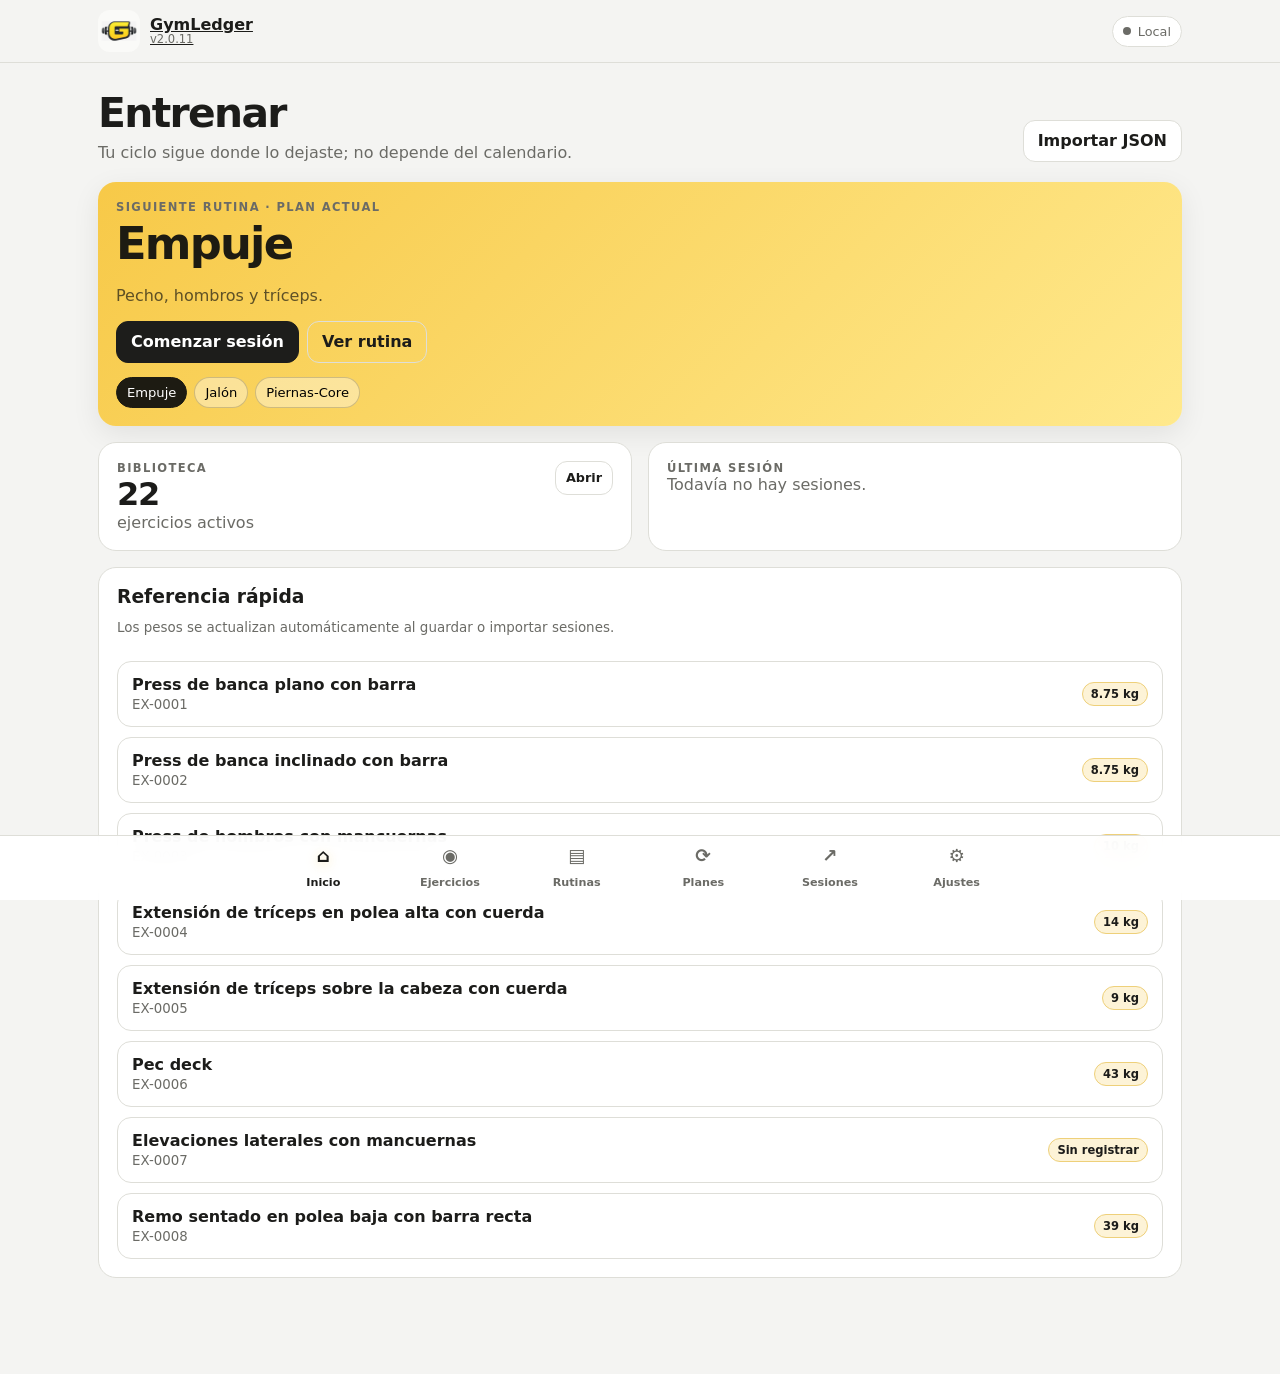
==== commit 0da22882: "Add files via upload" ====
--- a/index.html
+++ b/index.html
@@ -10,8 +10,8 @@
   <link rel="manifest" href="./manifest.webmanifest">
   <link rel="icon" href="./assets/icons/icon-192.png">
   <link rel="apple-touch-icon" href="./assets/icons/icon-180.png">
-  <link rel="stylesheet" href="./css/styles.css?v=2.0.10">
-  <link rel="stylesheet" href="./css/session-2.0.10.css?v=2.0.10">
+  <link rel="stylesheet" href="./css/styles.css?v=2.0.11">
+  <link rel="stylesheet" href="./css/session-2.0.11.css?v=2.0.11">
 </head>
 <body>
   <div id="startup" class="startup-screen">
@@ -21,6 +21,6 @@
   </div>
   <div id="app" hidden></div>
   <div id="toast-root" aria-live="polite" aria-atomic="true"></div>
-  <script type="module" src="./js/app.js?v=2.0.10"></script>
+  <script type="module" src="./js/app.js?v=2.0.11"></script>
 </body>
 </html>
--- a/css/session-2.0.11.css
+++ b/css/session-2.0.11.css
@@ -0,0 +1,332 @@
+/* GymLedger 2.0.11 · corrección de visibilidad del reloj flotante en tema oscuro */
+
+.entry-title-block {
+  display:grid;
+  gap:4px;
+  min-width:0;
+}
+
+.exercise-index {
+  display:inline-flex;
+  width:max-content;
+  align-items:center;
+  border-radius:999px;
+  padding:3px 7px;
+  border:1px solid var(--line);
+  background:var(--surface-2);
+  color:var(--muted);
+  font-size:.68rem;
+  font-weight:850;
+  letter-spacing:.04em;
+  text-transform:uppercase;
+}
+
+.set-tracker {
+  grid-column:1 / -1;
+  display:grid;
+  gap:8px;
+  padding:10px;
+  border:1px solid var(--line);
+  border-radius:12px;
+  background:var(--surface-2);
+}
+
+.set-tracker-head {
+  display:flex;
+  align-items:center;
+  justify-content:space-between;
+  gap:10px;
+  font-size:.84rem;
+}
+
+.set-tracker-head span {
+  color:var(--muted);
+  font-weight:800;
+  font-variant-numeric:tabular-nums;
+}
+
+.set-chips {
+  display:flex;
+  flex-wrap:wrap;
+  gap:8px;
+}
+
+.set-chip {
+  min-width:64px;
+  min-height:48px;
+  display:grid;
+  place-items:center;
+  gap:1px;
+  border:1px solid var(--line);
+  border-radius:12px;
+  background:var(--surface);
+  color:var(--text);
+  font-weight:850;
+}
+
+.set-chip span {
+  font-size:1.02rem;
+  line-height:1;
+}
+
+.set-chip small {
+  color:var(--muted);
+  font-size:.65rem;
+  font-weight:700;
+}
+
+.set-chip.next {
+  border-color:color-mix(in srgb,var(--brand-strong) 70%,var(--line));
+  box-shadow:0 0 0 2px color-mix(in srgb,var(--brand) 18%,transparent);
+}
+
+.set-chip.done {
+  border-color:color-mix(in srgb,var(--success) 56%,var(--line));
+  background:color-mix(in srgb,var(--success) 11%,var(--surface));
+  color:var(--success);
+}
+
+.set-chip.done small {
+  color:color-mix(in srgb,var(--success) 78%,var(--muted));
+}
+
+.set-chip:disabled {
+  cursor:default;
+  opacity:.45;
+}
+
+.session-entry.in-progress {
+  box-shadow:inset 3px 0 0 color-mix(in srgb,var(--brand-strong) 72%,transparent);
+}
+
+.rest-workflow {
+  display:grid;
+  gap:10px;
+  margin-bottom:16px;
+}
+
+.rest-duration-control,
+.rest-timer-panel {
+  display:flex;
+  align-items:center;
+  justify-content:space-between;
+  gap:14px;
+  padding:11px 12px;
+  border:1px solid var(--line);
+  border-radius:12px;
+  background:var(--surface-2);
+}
+
+.rest-duration-control > div:first-child {
+  display:grid;
+  gap:2px;
+}
+
+.rest-duration-fields {
+  display:grid;
+  grid-template-columns:66px auto 66px;
+  gap:6px;
+  align-items:end;
+  flex:0 0 auto;
+}
+
+.rest-duration-fields label {
+  gap:3px;
+}
+
+.rest-duration-fields label small {
+  text-align:center;
+}
+
+.rest-duration-fields input {
+  text-align:center;
+  font-variant-numeric:tabular-nums;
+}
+
+.rest-duration-fields > span {
+  align-self:center;
+  font-weight:900;
+  padding-top:18px;
+}
+
+.rest-timer-panel {
+  border-color:color-mix(in srgb,var(--brand-strong) 58%,var(--line));
+  background:color-mix(in srgb,var(--brand) 14%,var(--surface));
+}
+
+.rest-timer-panel > div {
+  display:grid;
+  gap:2px;
+}
+
+.rest-timer-value {
+  font-size:1.9rem;
+  line-height:1;
+  font-variant-numeric:tabular-nums;
+  letter-spacing:-.04em;
+}
+
+.rest-timer-panel small {
+  color:var(--muted);
+}
+
+/* Barra de estado persistente durante la sesión activa */
+.session-active-form {
+  padding-bottom:96px;
+}
+
+.session-floating-status {
+  position:fixed;
+  left:50%;
+  bottom:calc(76px + env(safe-area-inset-bottom));
+  transform:translateX(-50%);
+  z-index:32;
+  width:min(430px,calc(100vw - 24px));
+  min-height:58px;
+  display:grid;
+  grid-template-columns:1fr auto 1fr;
+  align-items:center;
+  gap:12px;
+  padding:9px 14px;
+  border:1px solid color-mix(in srgb,var(--brand-strong) 52%,var(--line));
+  border-radius:16px;
+  background:color-mix(in srgb,var(--surface) 94%,transparent);
+  box-shadow:0 10px 30px rgba(0,0,0,.18);
+  backdrop-filter:blur(10px);
+  -webkit-backdrop-filter:blur(10px);
+}
+
+.session-floating-item {
+  display:grid;
+  gap:1px;
+  text-align:center;
+}
+
+.session-floating-item span {
+  color:var(--muted);
+  font-size:.68rem;
+  font-weight:800;
+  letter-spacing:.04em;
+  text-transform:uppercase;
+}
+
+.session-floating-item strong {
+  font-size:1.08rem;
+  line-height:1.15;
+  font-variant-numeric:tabular-nums;
+}
+
+.session-floating-rest strong {
+  color:var(--text);
+}
+
+.session-floating-divider {
+  width:1px;
+  height:32px;
+  background:var(--line);
+}
+
+@media (max-width:620px) {
+  #session-entries {
+    display:grid;
+    gap:18px;
+  }
+
+  .session-entry,
+  .session-entry:last-child {
+    grid-template-columns:minmax(0,1fr) minmax(0,1fr);
+    gap:12px;
+    align-items:end;
+    margin:0;
+    padding:14px;
+    border:1px solid color-mix(in srgb,var(--line) 90%,var(--text));
+    border-radius:16px;
+    background:var(--surface);
+    box-shadow:0 4px 14px rgba(0,0,0,.07);
+  }
+
+  .session-entry .entry-name,
+  .session-entry .load-field,
+  .session-entry .set-tracker {
+    grid-column:1 / -1;
+  }
+
+  .session-entry .sets,
+  .session-entry .reps {
+    grid-column:auto;
+  }
+
+  .session-entry.in-progress {
+    border-color:color-mix(in srgb,var(--brand-strong) 42%,var(--line));
+    box-shadow:inset 4px 0 0 color-mix(in srgb,var(--brand-strong) 78%,transparent),0 4px 14px rgba(0,0,0,.07);
+  }
+
+  .session-entry.completed {
+    border-color:color-mix(in srgb,var(--success) 54%,var(--line));
+    background:color-mix(in srgb,var(--success) 10%,var(--surface));
+    box-shadow:inset 4px 0 0 color-mix(in srgb,var(--success) 86%,transparent),0 4px 14px rgba(0,0,0,.07);
+  }
+
+  .entry-title-row {
+    gap:12px;
+  }
+
+  .entry-title-block strong {
+    font-size:1.02rem;
+    line-height:1.25;
+  }
+
+  .exercise-index {
+    border-color:color-mix(in srgb,var(--line) 82%,var(--text));
+  }
+
+  .set-tracker {
+    padding:11px;
+    background:color-mix(in srgb,var(--surface-2) 88%,var(--surface));
+  }
+
+  .set-chips {
+    display:grid;
+    grid-template-columns:repeat(auto-fit,minmax(64px,1fr));
+  }
+
+  .set-chip {
+    width:100%;
+    min-height:54px;
+  }
+
+  .rest-duration-control {
+    align-items:flex-start;
+    flex-direction:column;
+  }
+
+  .rest-duration-fields {
+    width:100%;
+    grid-template-columns:1fr auto 1fr;
+  }
+
+  .rest-timer-panel {
+    position:static;
+    box-shadow:none;
+  }
+
+  .rest-timer-panel .btn {
+    min-width:86px;
+  }
+
+  .session-section-head {
+    margin-bottom:10px;
+  }
+
+  .session-active-form {
+    padding-bottom:104px;
+  }
+
+  .session-floating-status {
+    bottom:calc(72px + env(safe-area-inset-bottom));
+    width:calc(100vw - 20px);
+    min-height:56px;
+    padding:8px 12px;
+    border-radius:15px;
+  }
+}
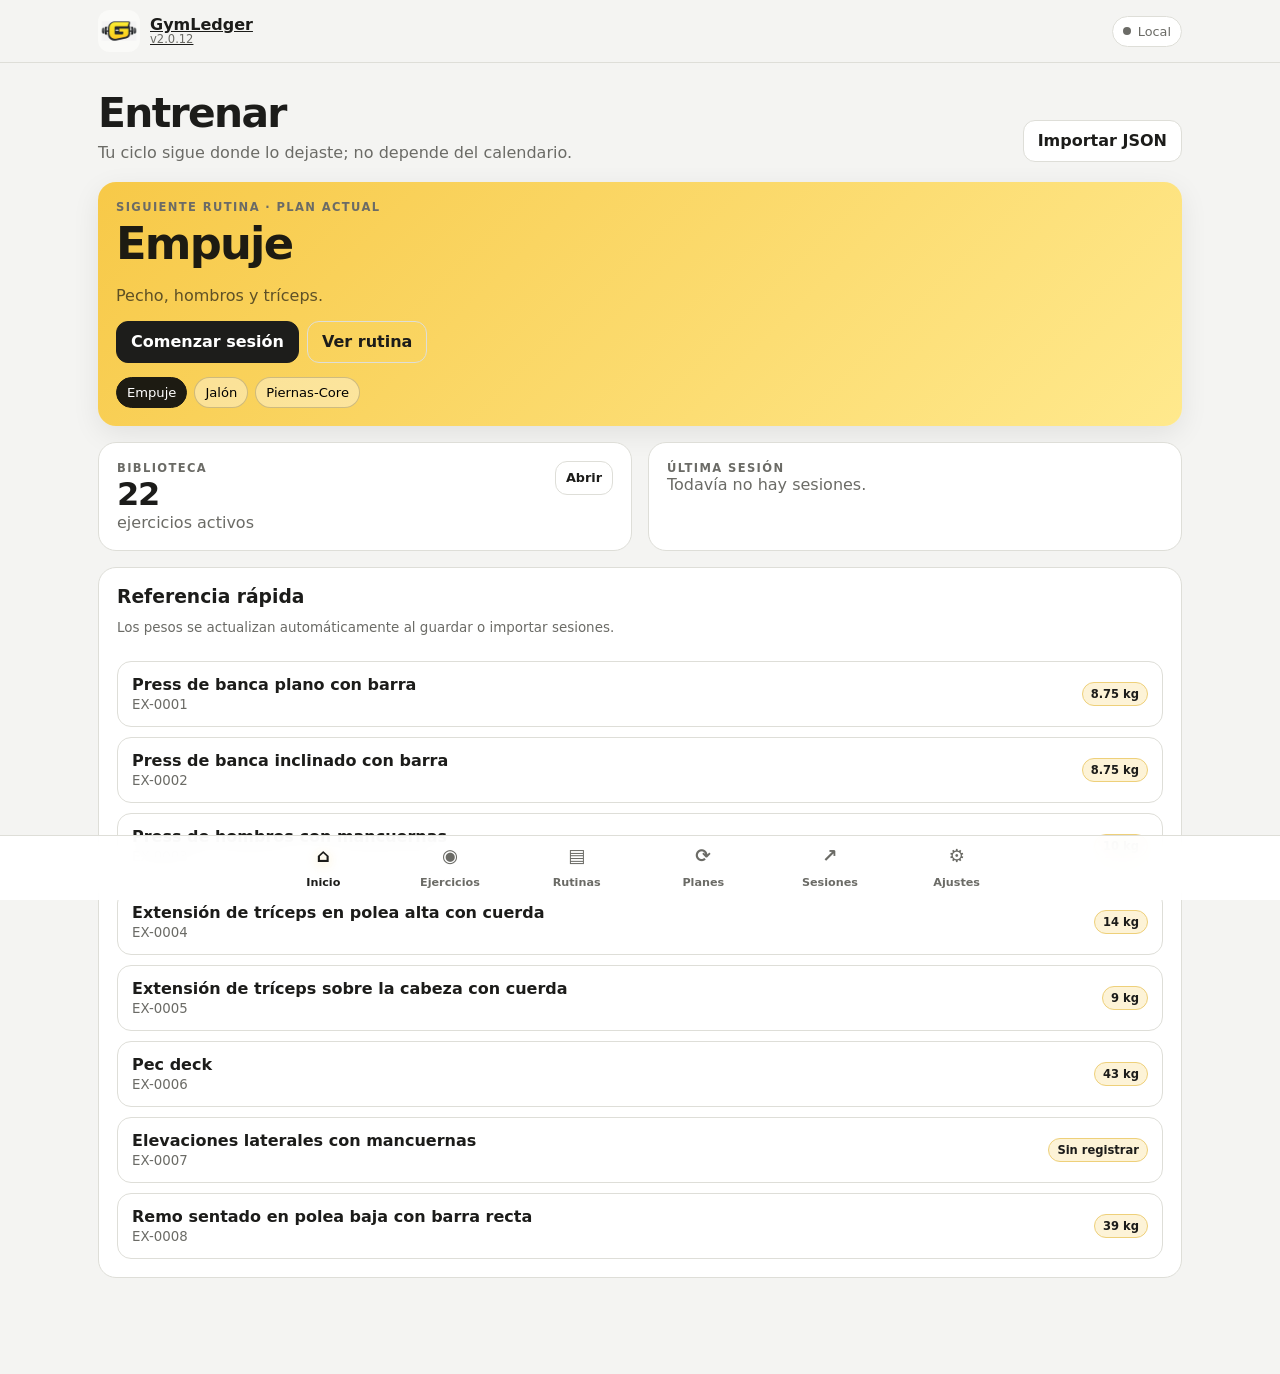
==== commit 9f54a80a: "Add files via upload" ====
--- a/index.html
+++ b/index.html
@@ -10,7 +10,7 @@
   <link rel="manifest" href="./manifest.webmanifest">
   <link rel="icon" href="./assets/icons/icon-192.png">
   <link rel="apple-touch-icon" href="./assets/icons/icon-180.png">
-  <link rel="stylesheet" href="./css/styles.css?v=2.0.11">
+  <link rel="stylesheet" href="./css/styles.css?v=2.0.12">
   <link rel="stylesheet" href="./css/session-2.0.11.css?v=2.0.11">
 </head>
 <body>
@@ -21,6 +21,6 @@
   </div>
   <div id="app" hidden></div>
   <div id="toast-root" aria-live="polite" aria-atomic="true"></div>
-  <script type="module" src="./js/app.js?v=2.0.11"></script>
+  <script type="module" src="./js/app.js?v=2.0.12"></script>
 </body>
 </html>
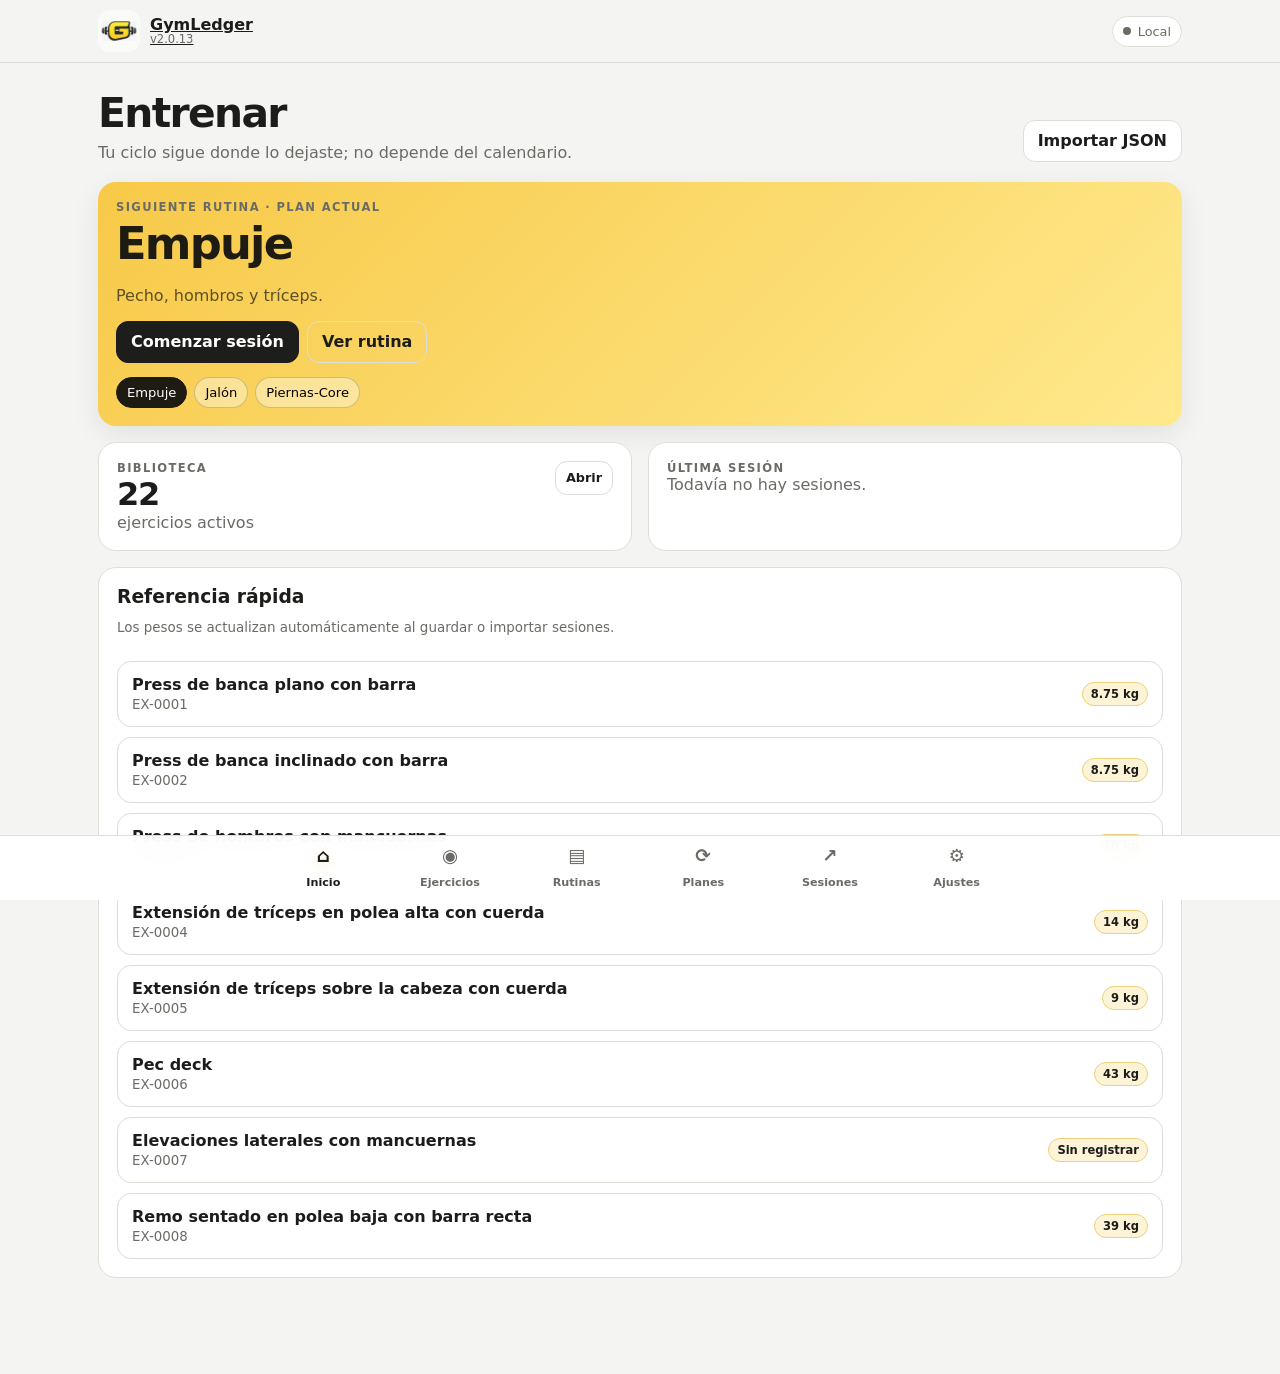
==== commit 894b5a79: "Add files via upload" ====
--- a/index.html
+++ b/index.html
@@ -10,7 +10,7 @@
   <link rel="manifest" href="./manifest.webmanifest">
   <link rel="icon" href="./assets/icons/icon-192.png">
   <link rel="apple-touch-icon" href="./assets/icons/icon-180.png">
-  <link rel="stylesheet" href="./css/styles.css?v=2.0.12">
+  <link rel="stylesheet" href="./css/styles.css?v=2.0.13">
   <link rel="stylesheet" href="./css/session-2.0.11.css?v=2.0.11">
 </head>
 <body>
@@ -21,6 +21,6 @@
   </div>
   <div id="app" hidden></div>
   <div id="toast-root" aria-live="polite" aria-atomic="true"></div>
-  <script type="module" src="./js/app.js?v=2.0.12"></script>
+  <script type="module" src="./js/app.js?v=2.0.13"></script>
 </body>
 </html>
--- a/css/styles.css
+++ b/css/styles.css
@@ -299,3 +299,10 @@
   .entry-title-with-check { width:100%; align-items:flex-start; }
   .entry-complete-toggle { min-width:88px; justify-content:center; }
 }
+
+/* Búsqueda y filtros para la biblioteca y el selector de ejercicios. */
+.exercise-filters { display:grid; grid-template-columns:minmax(180px,2fr) repeat(2,minmax(160px,1fr)); gap:10px; margin:0 0 12px; align-items:end; }
+.exercise-filters label { min-width:0; display:flex; flex-direction:column; gap:5px; font-size:.88rem; }
+.exercise-filters input,.exercise-filters select { min-width:0; width:100%; }
+@media (max-width:820px) { .exercise-filters { grid-template-columns:repeat(2,minmax(0,1fr)); } .exercise-filter-search { grid-column:1/-1; } }
+@media (max-width:480px) { .exercise-filters { grid-template-columns:1fr; } .exercise-filter-search { grid-column:auto; } }
